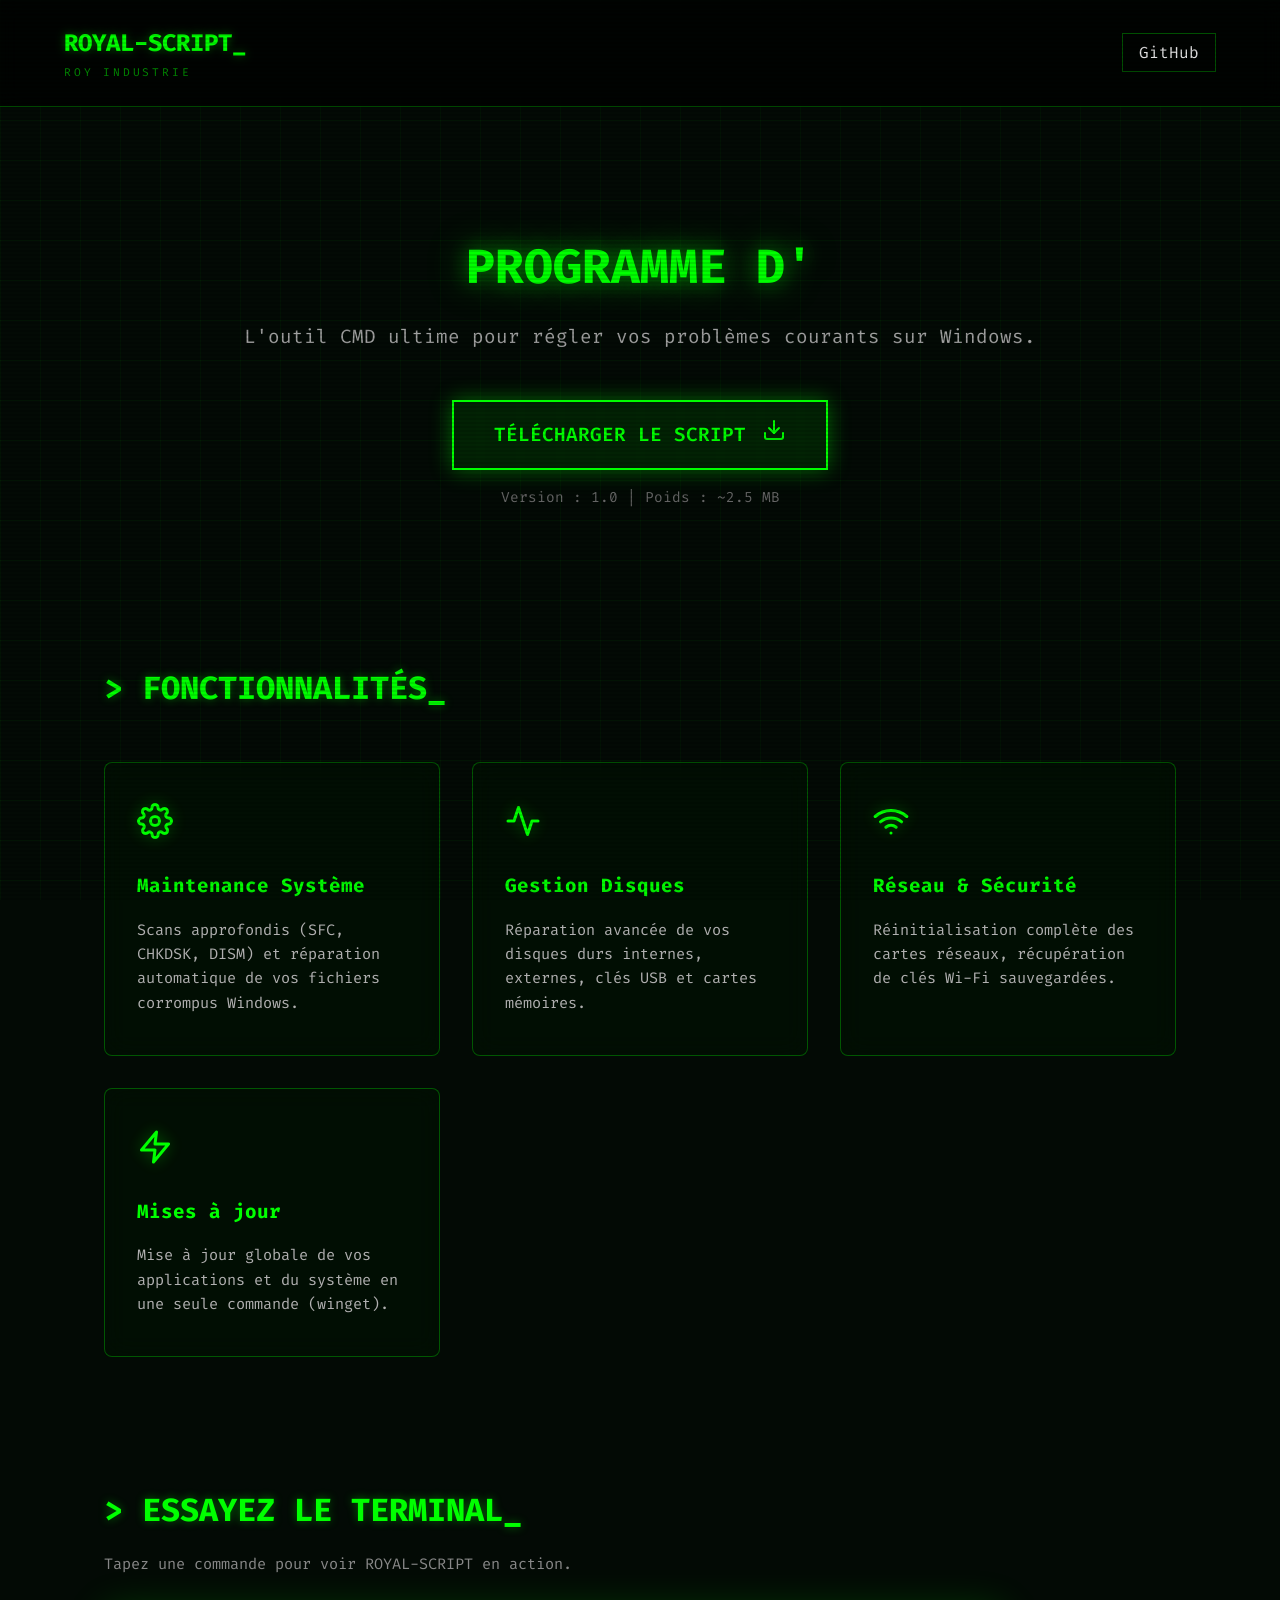
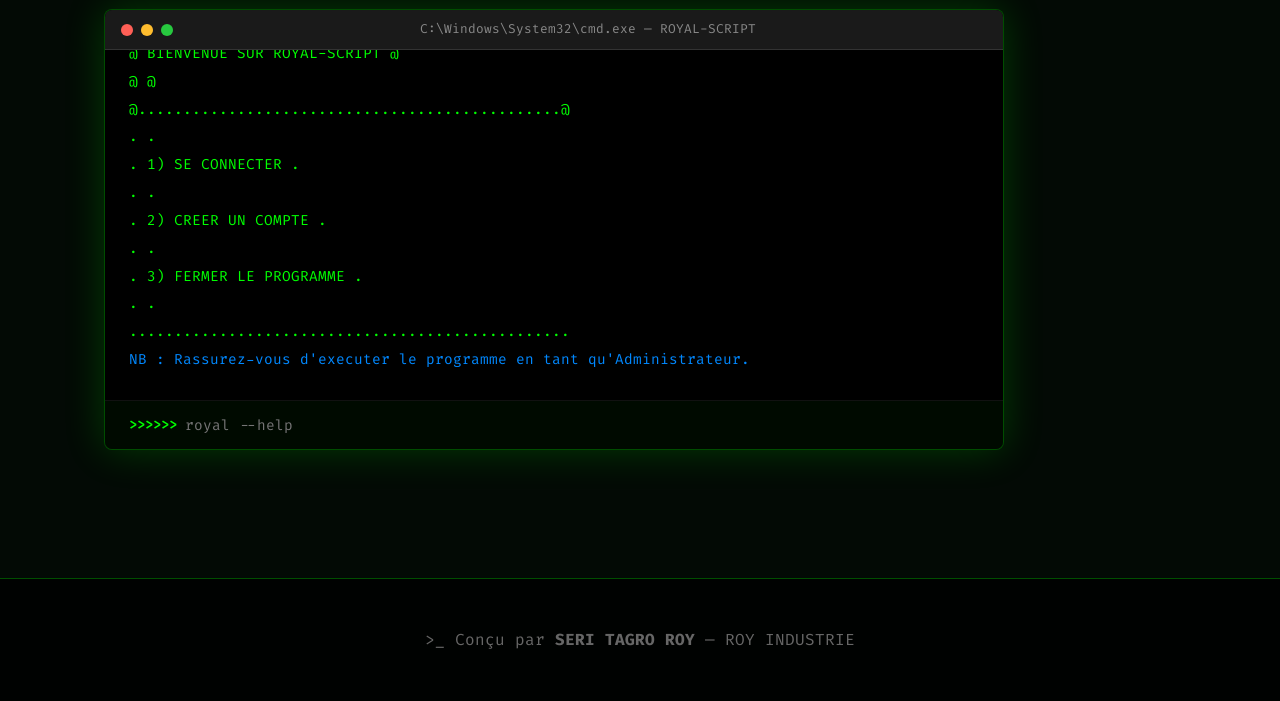
==== index.html @ d199b174 "Déplacement des fichiers du site à la racine pour Vercel" ====
<!DOCTYPE html>
<html lang="fr">
<head>
    <meta charset="UTF-8">
    <meta name="viewport" content="width=device-width, initial-scale=1.0">
    <meta name="description" content="ROYAL-SCRIPT - L'outil ultime de maintenance et d'automatisation pour Windows.">
    <title>ROYAL-SCRIPT | by SERI TAGRO ROY</title>
    <link rel="stylesheet" href="style.css">
    <link rel="preconnect" href="https://fonts.googleapis.com">
    <link rel="preconnect" href="https://fonts.gstatic.com" crossorigin>
    <link href="https://fonts.googleapis.com/css2?family=Fira+Code:wght@400;600;700&display=swap" rel="stylesheet">
</head>
<body>
    <!-- Matrix Rain Canvas -->
    <canvas id="matrix-canvas"></canvas>

    <div class="animated-bg"></div>
    <div class="scanlines"></div>

    <header>
        <div class="logo-group">
            <div class="logo glitch-element" data-text="ROYAL-SCRIPT">ROYAL-SCRIPT<span>_</span></div>
            <div class="logo-tagline">ROY INDUSTRIE</div>
        </div>
        <nav>
            <!-- Ancien lien : https://github.com/seritagroroy-oss/Script-Windows -->
            <a href="https://github.com/seritagroroy-oss/Royal-Script-Windows" target="_blank" class="github-link sound-hover">GitHub</a>
        </nav>
    </header>

    <main>
        <!-- Hero Section -->
        <section class="hero">
            <h1 id="typewriter-text"></h1>
            <p class="subtitle">L'outil CMD ultime pour régler vos problèmes courants sur Windows.</p>
            <div class="cta-container">
                <!-- Ancien lien ZIP : https://github.com/seritagroroy-oss/Script-Windows/raw/main/ROYAL-SCRIPT.zip -->
                <!-- Ancien lien repo : https://github.com/seritagroroy-oss/Royal-Script-Windows/raw/main/ROYAL-SCRIPT.zip -->
                <a href="https://github.com/seritagroroy-oss/Script-Windows/raw/main/Royal-Script.exe" id="download-btn" class="btn-download sound-click">
                    <span class="btn-text">TÉLÉCHARGER LE SCRIPT</span>
                    <span class="btn-icon">
                        <svg xmlns="http://www.w3.org/2000/svg" width="24" height="24" viewBox="0 0 24 24" fill="none" stroke="currentColor" stroke-width="2" stroke-linecap="round" stroke-linejoin="round"><path d="M21 15v4a2 2 0 0 1-2 2H5a2 2 0 0 1-2-2v-4"></path><polyline points="7 10 12 15 17 10"></polyline><line x1="12" y1="15" x2="12" y2="3"></line></svg>
                    </span>
                </a>
                <p class="version">Version : 1.0 | Poids : ~2.5 MB</p>
            </div>
        </section>

        <!-- Features Section -->
        <section class="features">
            <h2 class="glitch-element" data-text="> FONCTIONNALITÉS_">> FONCTIONNALITÉS_</h2>
            <div class="grid">
                <div class="card tilt-element sound-hover">
                    <div class="card-content">
                        <div class="card-icon">
                            <svg xmlns="http://www.w3.org/2000/svg" width="36" height="36" viewBox="0 0 24 24" fill="none" stroke="currentColor" stroke-width="2" stroke-linecap="round" stroke-linejoin="round"><circle cx="12" cy="12" r="3"></circle><path d="M19.4 15a1.65 1.65 0 0 0 .33 1.82l.06.06a2 2 0 0 1 0 2.83 2 2 0 0 1-2.83 0l-.06-.06a1.65 1.65 0 0 0-1.82-.33 1.65 1.65 0 0 0-1 1.51V21a2 2 0 0 1-2 2 2 2 0 0 1-2-2v-.09A1.65 1.65 0 0 0 9 19.4a1.65 1.65 0 0 0-1.82.33l-.06.06a2 2 0 0 1-2.83 0 2 2 0 0 1 0-2.83l.06-.06a1.65 1.65 0 0 0 .33-1.82 1.65 1.65 0 0 0-1.51-1H3a2 2 0 0 1-2-2 2 2 0 0 1 2-2h.09A1.65 1.65 0 0 0 4.6 9a1.65 1.65 0 0 0-.33-1.82l-.06-.06a2 2 0 0 1 0-2.83 2 2 0 0 1 2.83 0l.06.06a1.65 1.65 0 0 0 1.82.33H9a1.65 1.65 0 0 0 1-1.51V3a2 2 0 0 1 2-2 2 2 0 0 1 2 2v.09a1.65 1.65 0 0 0 1 1.51 1.65 1.65 0 0 0 1.82-.33l.06-.06a2 2 0 0 1 2.83 0 2 2 0 0 1 0 2.83l-.06.06a1.65 1.65 0 0 0-.33 1.82V9a1.65 1.65 0 0 0 1.51 1H21a2 2 0 0 1 2 2 2 2 0 0 1-2 2h-.09a1.65 1.65 0 0 0-1.51 1z"></path></svg>
                        </div>
                        <h3>Maintenance Système</h3>
                        <p>Scans approfondis (SFC, CHKDSK, DISM) et réparation automatique de vos fichiers corrompus Windows.</p>
                    </div>
                </div>
                <div class="card tilt-element sound-hover">
                    <div class="card-content">
                        <div class="card-icon">
                            <svg xmlns="http://www.w3.org/2000/svg" width="36" height="36" viewBox="0 0 24 24" fill="none" stroke="currentColor" stroke-width="2" stroke-linecap="round" stroke-linejoin="round"><path d="M22 12h-4l-3 9L9 3l-3 9H2"></path></svg>
                        </div>
                        <h3>Gestion Disques</h3>
                        <p>Réparation avancée de vos disques durs internes, externes, clés USB et cartes mémoires.</p>
                    </div>
                </div>
                <div class="card tilt-element sound-hover">
                    <div class="card-content">
                        <div class="card-icon">
                            <svg xmlns="http://www.w3.org/2000/svg" width="36" height="36" viewBox="0 0 24 24" fill="none" stroke="currentColor" stroke-width="2" stroke-linecap="round" stroke-linejoin="round"><path d="M5 12.55a11 11 0 0 1 14.08 0"></path><path d="M1.42 9a16 16 0 0 1 21.16 0"></path><path d="M8.53 16.11a6 6 0 0 1 6.95 0"></path><line x1="12" y1="20" x2="12.01" y2="20"></line></svg>
                        </div>
                        <h3>Réseau & Sécurité</h3>
                        <p>Réinitialisation complète des cartes réseaux, récupération de clés Wi-Fi sauvegardées.</p>
                    </div>
                </div>
                <div class="card tilt-element sound-hover">
                    <div class="card-content">
                        <div class="card-icon">
                            <svg xmlns="http://www.w3.org/2000/svg" width="36" height="36" viewBox="0 0 24 24" fill="none" stroke="currentColor" stroke-width="2" stroke-linecap="round" stroke-linejoin="round"><polygon points="13 2 3 14 12 14 11 22 21 10 12 10 13 2"></polygon></svg>
                        </div>
                        <h3>Mises à jour</h3>
                        <p>Mise à jour globale de vos applications et du système en une seule commande (winget).</p>
                    </div>
                </div>
            </div>
        </section>

        <!-- Interactive Terminal Section -->
        <section class="terminal-section">
            <h2 class="glitch-element" data-text="> ESSAYEZ LE TERMINAL_">> ESSAYEZ LE TERMINAL_</h2>
            <p class="terminal-desc">Tapez une commande pour voir ROYAL-SCRIPT en action.</p>
            <div class="terminal-window">
                <div class="terminal-bar">
                    <span class="dot red"></span>
                    <span class="dot yellow"></span>
                    <span class="dot green"></span>
                    <span class="terminal-title">C:\Windows\System32\cmd.exe — ROYAL-SCRIPT</span>
                </div>
                <div id="terminal-output">
                    <p><span class="prompt">C:\Users\PC></span> <span class="cmd-hint">Tapez une commande ci-dessous...</span></p>
                </div>
                <div class="terminal-input-row">
                    <span class="prompt">C:\Users\PC></span>
                    <input type="text" id="terminal-input" autocomplete="off" spellcheck="false" placeholder="royal --help">
                </div>
            </div>
        </section>
    </main>

    <footer>
        <p>>_ Conçu par <strong>SERI TAGRO ROY</strong> — ROY INDUSTRIE</p>
    </footer>

    <script src="main.js"></script>
</body>
</html>
---- style.css ----
:root {
    --bg-color: #030a05;
    --text-color: #e0e0e0;
    --primary-color: #0f0;
    --primary-glow: rgba(0, 255, 0, 0.4);
    --secondary-color: #111;
    --card-bg: rgba(0, 20, 0, 0.4);
    --card-border: rgba(0, 255, 0, 0.3);
    --font-mono: 'Fira Code', monospace;
}

* { margin: 0; padding: 0; box-sizing: border-box; }

body {
    background-color: var(--bg-color);
    color: var(--text-color);
    font-family: var(--font-mono);
    line-height: 1.6;
    overflow-x: hidden;
    position: relative;
}

/* Matrix Canvas */
#matrix-canvas {
    position: fixed;
    top: 0;
    left: 0;
    width: 100%;
    height: 100%;
    z-index: 0;
    opacity: 0.18;
}

/* Animated Cyber Grid Background */
.animated-bg {
    position: fixed;
    top: 0; left: 0;
    width: 100vw; height: 100vh;
    background-image:
        linear-gradient(rgba(0, 255, 0, 0.04) 1px, transparent 1px),
        linear-gradient(90deg, rgba(0, 255, 0, 0.04) 1px, transparent 1px);
    background-size: 40px 40px;
    z-index: 1;
    animation: gridMove 25s linear infinite;
    pointer-events: none;
}

@keyframes gridMove {
    0% { transform: translateY(0); }
    100% { transform: translateY(40px); }
}

/* CRT Scanlines */
.scanlines {
    position: fixed;
    top: 0; left: 0;
    width: 100vw; height: 100vh;
    background: repeating-linear-gradient(
        to bottom,
        transparent,
        transparent 2px,
        rgba(0,0,0,0.15) 2px,
        rgba(0,0,0,0.15) 4px
    );
    z-index: 9999;
    pointer-events: none;
    opacity: 0.7;
}

/* ============================
   GLITCH EFFECT
============================= */
.glitch-element {
    position: relative;
}

.glitch-element::before,
.glitch-element::after {
    content: attr(data-text);
    position: absolute;
    top: 0; left: 0;
    width: 100%;
    opacity: 0;
}

.glitch-element::before {
    color: #0ff;
    animation: glitchTop 4s infinite;
    clip-path: polygon(0 0, 100% 0, 100% 35%, 0 35%);
}

.glitch-element::after {
    color: #f0f;
    animation: glitchBottom 4s infinite;
    clip-path: polygon(0 65%, 100% 65%, 100% 100%, 0 100%);
}

@keyframes glitchTop {
    0%, 90%, 100% { opacity: 0; transform: translate(0); }
    91% { opacity: 1; transform: translate(-3px, -2px); }
    93% { opacity: 0; transform: translate(3px, 2px); }
    95% { opacity: 1; transform: translate(-2px, 0); }
    97% { opacity: 0; }
}

@keyframes glitchBottom {
    0%, 92%, 100% { opacity: 0; transform: translate(0); }
    93% { opacity: 1; transform: translate(3px, 2px); }
    95% { opacity: 0; transform: translate(-3px, -1px); }
    97% { opacity: 1; transform: translate(2px, 0); }
    99% { opacity: 0; }
}

/* ============================
   HEADER
============================= */
header {
    display: flex;
    justify-content: space-between;
    align-items: center;
    padding: 1.5rem 5%;
    border-bottom: 1px solid var(--card-border);
    background: rgba(0, 0, 0, 0.7);
    backdrop-filter: blur(10px);
    position: sticky;
    top: 0;
    z-index: 1000;
}

.logo-group {
    display: flex;
    flex-direction: column;
    gap: 0.1rem;
}

.logo {
    font-size: 1.5rem;
    font-weight: 700;
    color: var(--primary-color);
    text-shadow: 0 0 10px var(--primary-glow);
}

.logo-tagline {
    font-size: 0.7rem;
    color: rgba(0, 255, 0, 0.55);
    letter-spacing: 0.25em;
    font-weight: 400;
    text-transform: uppercase;
}

.logo span { animation: blink 1s step-end infinite; }

@keyframes blink { 50% { opacity: 0; } }

.github-link {
    color: var(--text-color);
    text-decoration: none;
    border: 1px solid var(--card-border);
    padding: 0.5rem 1rem;
    transition: all 0.3s ease;
}

.github-link:hover {
    color: var(--primary-color);
    border-color: var(--primary-color);
    box-shadow: 0 0 15px var(--primary-glow);
    background: rgba(0, 255, 0, 0.1);
}

/* ============================
   MAIN
============================= */
main {
    padding: 2rem 5%;
    max-width: 1200px;
    margin: 0 auto;
    position: relative;
    z-index: 10;
}

/* ============================
   HERO
============================= */
.hero {
    text-align: center;
    padding: 10vh 0;
}

h1 {
    font-size: 3rem;
    color: var(--primary-color);
    margin-bottom: 1rem;
    text-shadow: 0 0 20px var(--primary-glow), 0 0 40px var(--primary-glow);
    min-height: 4rem;
}

.subtitle {
    font-size: 1.2rem;
    color: #a0a0a0;
    margin-bottom: 3rem;
}

.cta-container {
    display: flex;
    flex-direction: column;
    align-items: center;
    gap: 1rem;
}

.btn-download {
    display: inline-flex;
    align-items: center;
    gap: 1rem;
    background: rgba(0, 255, 0, 0.1);
    color: var(--primary-color);
    text-decoration: none;
    padding: 1rem 2.5rem;
    font-size: 1.2rem;
    font-weight: 600;
    font-family: var(--font-mono);
    border: 2px solid var(--primary-color);
    position: relative;
    overflow: hidden;
    transition: all 0.3s ease;
    cursor: pointer;
    box-shadow: 0 0 20px var(--primary-glow);
    backdrop-filter: blur(5px);
}

.btn-download::before {
    content: '';
    position: absolute;
    top: 0; left: -100%;
    width: 100%; height: 100%;
    background: var(--primary-color);
    transition: all 0.4s ease;
    z-index: -1;
}

.btn-download:hover::before { left: 0; }

.btn-download:hover {
    color: #000;
    box-shadow: 0 0 50px var(--primary-glow);
}

.btn-download:hover .btn-icon svg { transform: translateY(4px); }

.btn-icon svg { transition: transform 0.3s ease; }

.version { font-size: 0.9rem; color: #666; }

/* ============================
   FEATURES
============================= */
.features { padding: 4rem 0; }

.features h2 {
    color: var(--primary-color);
    margin-bottom: 3rem;
    font-size: 2rem;
    text-shadow: 0 0 10px var(--primary-glow);
}

.grid {
    display: grid;
    grid-template-columns: repeat(auto-fit, minmax(260px, 1fr));
    gap: 2rem;
    perspective: 1500px;
}

.card {
    background: var(--card-bg);
    border: 1px solid var(--card-border);
    border-radius: 8px;
    backdrop-filter: blur(12px);
    -webkit-backdrop-filter: blur(12px);
    transition: box-shadow 0.3s ease, border-color 0.3s ease, opacity 0.5s ease;
    opacity: 0;
    transform-style: preserve-3d;
    transform: translateY(20px) opacity(0);
    cursor: pointer;
    position: relative;
    overflow: hidden;
}

.card::after {
    content: '';
    position: absolute;
    inset: 0;
    background: radial-gradient(circle at var(--mouse-x, 50%) var(--mouse-y, 50%), rgba(0, 255, 0, 0.08), transparent 60%);
    pointer-events: none;
    opacity: 0;
    transition: opacity 0.3s;
}

.card:hover::after { opacity: 1; }

.card-content {
    padding: 2.5rem 2rem;
}

.card.visible {
    opacity: 1;
    transform: translateY(0);
}

.card:hover {
    box-shadow: 0 10px 40px rgba(0, 255, 0, 0.25);
    border-color: var(--primary-color);
    background: rgba(0, 40, 0, 0.6);
}

.card-icon {
    margin-bottom: 1.5rem;
    color: var(--primary-color);
    filter: drop-shadow(0 0 8px var(--primary-glow));
}

.card h3 {
    color: var(--primary-color);
    margin-bottom: 1rem;
    font-size: 1.2rem;
}

.card p { color: #b0b0b0; font-size: 0.95rem; }

/* ============================
   TERMINAL SECTION
============================= */
.terminal-section {
    padding: 4rem 0 6rem;
}

.terminal-section h2 {
    color: var(--primary-color);
    margin-bottom: 1rem;
    font-size: 2rem;
    text-shadow: 0 0 10px var(--primary-glow);
}

.terminal-desc {
    color: #888;
    margin-bottom: 2rem;
    font-size: 0.95rem;
}

.terminal-window {
    background: #000;
    border: 1px solid var(--card-border);
    border-radius: 8px;
    overflow: hidden;
    box-shadow: 0 0 40px rgba(0, 255, 0, 0.2);
    max-width: 900px;
    font-size: 0.88rem;
}

.terminal-bar {
    background: #1a1a1a;
    padding: 0.6rem 1rem;
    display: flex;
    align-items: center;
    gap: 0.5rem;
    border-bottom: 1px solid #333;
}

.dot {
    width: 12px;
    height: 12px;
    border-radius: 50%;
}

.dot.red { background: #ff5f56; }
.dot.yellow { background: #ffbd2e; }
.dot.green { background: #27c93f; }

.terminal-title {
    margin-left: 0.5rem;
    font-size: 0.8rem;
    color: #888;
    flex: 1;
    text-align: center;
}

#terminal-output {
    padding: 1.5rem;
    min-height: 200px;
    max-height: 350px;
    overflow-y: auto;
    font-size: 0.9rem;
}

#terminal-output p { margin-bottom: 0.3rem; }

.prompt { color: var(--primary-color); margin-right: 0.5rem; font-weight: 600; }
.cmd-hint { color: #555; font-style: italic; }
.cmd-line { color: #ddd; }
.cmd-output { color: #0f0; }
.cmd-error { color: #f55; }
.cmd-info { color: #08f; }

.terminal-input-row {
    padding: 0.8rem 1.5rem;
    display: flex;
    align-items: center;
    border-top: 1px solid #111;
    background: rgba(0, 20, 0, 0.5);
}

#terminal-input {
    background: transparent;
    border: none;
    outline: none;
    color: #ddd;
    font-family: var(--font-mono);
    font-size: 0.9rem;
    flex: 1;
    caret-color: var(--primary-color);
}

/* ============================
   FOOTER
============================= */
footer {
    text-align: center;
    padding: 3rem;
    border-top: 1px solid var(--card-border);
    color: #666;
    background: rgba(0, 0, 0, 0.8);
    position: relative;
    z-index: 10;
}

/* ============================
   RESPONSIVE
============================= */
@media (max-width: 768px) {
    h1 { font-size: 2rem; min-height: 5rem; }
    .hero { padding: 5vh 0; }
    .card { transform: none !important; }
}
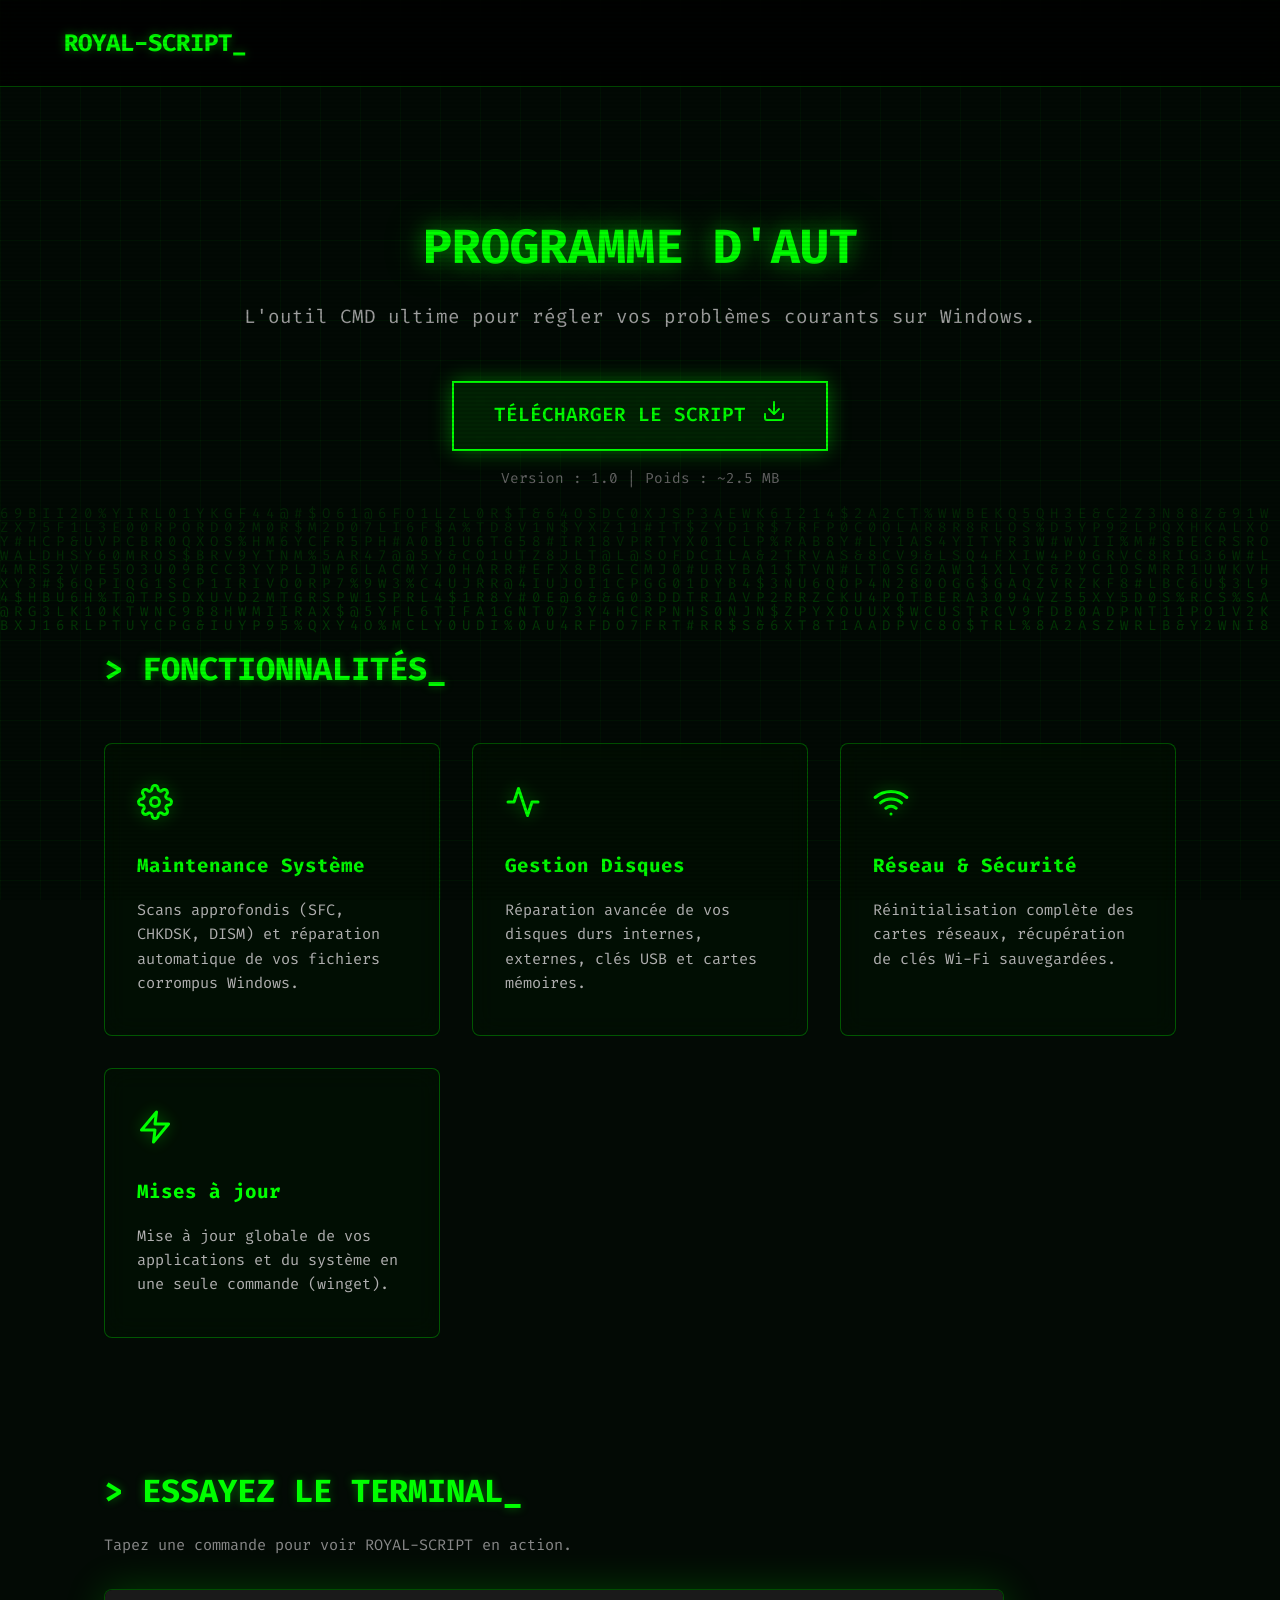
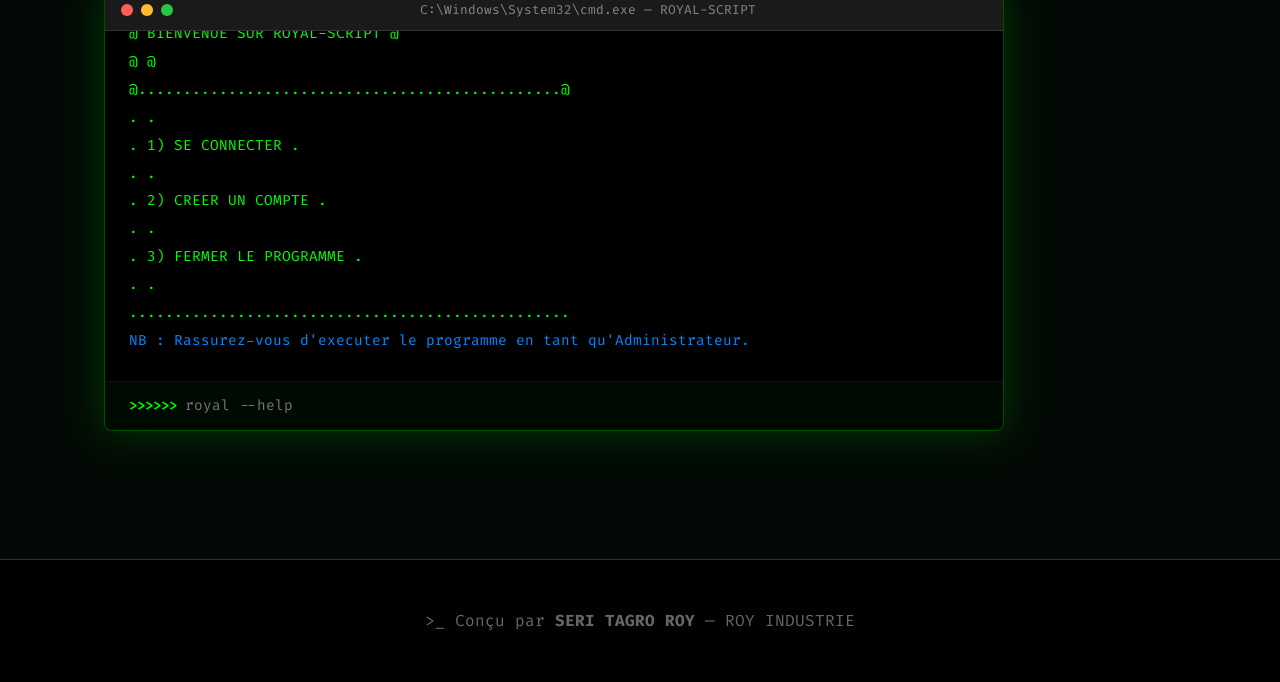
==== commit cd3cdeb9: "Suppression bouton GitHub et ajout animation typewriter pour l'auteur" ====
--- a/index.html
+++ b/index.html
@@ -19,13 +19,8 @@
 
     <header>
         <div class="logo-group">
-            <div class="logo glitch-element" data-text="ROYAL-SCRIPT">ROYAL-SCRIPT<span>_</span></div>
-            <div class="logo-tagline">ROY INDUSTRIE</div>
+            <div class="logo glitch-element" data-text="ROYAL-SCRIPT">ROYAL-SCRIPT<span>_</span> <span id="author-typewriter-text" class="author-tagline"></span></div>
         </div>
-        <nav>
-            <!-- Ancien lien : https://github.com/seritagroroy-oss/Script-Windows -->
-            <a href="https://github.com/seritagroroy-oss/Royal-Script-Windows" target="_blank" class="github-link sound-hover">GitHub</a>
-        </nav>
     </header>
 
     <main>
--- a/style.css
+++ b/style.css
@@ -140,12 +140,14 @@
     text-shadow: 0 0 10px var(--primary-glow);
 }
 
-.logo-tagline {
-    font-size: 0.7rem;
-    color: rgba(0, 255, 0, 0.55);
-    letter-spacing: 0.25em;
+.author-tagline {
+    font-size: 0.8rem;
+    color: rgba(0, 255, 0, 0.7);
     font-weight: 400;
-    text-transform: uppercase;
+    text-transform: none;
+    letter-spacing: 0;
+    margin-left: 10px;
+    vertical-align: middle;
 }
 
 .logo span { animation: blink 1s step-end infinite; }
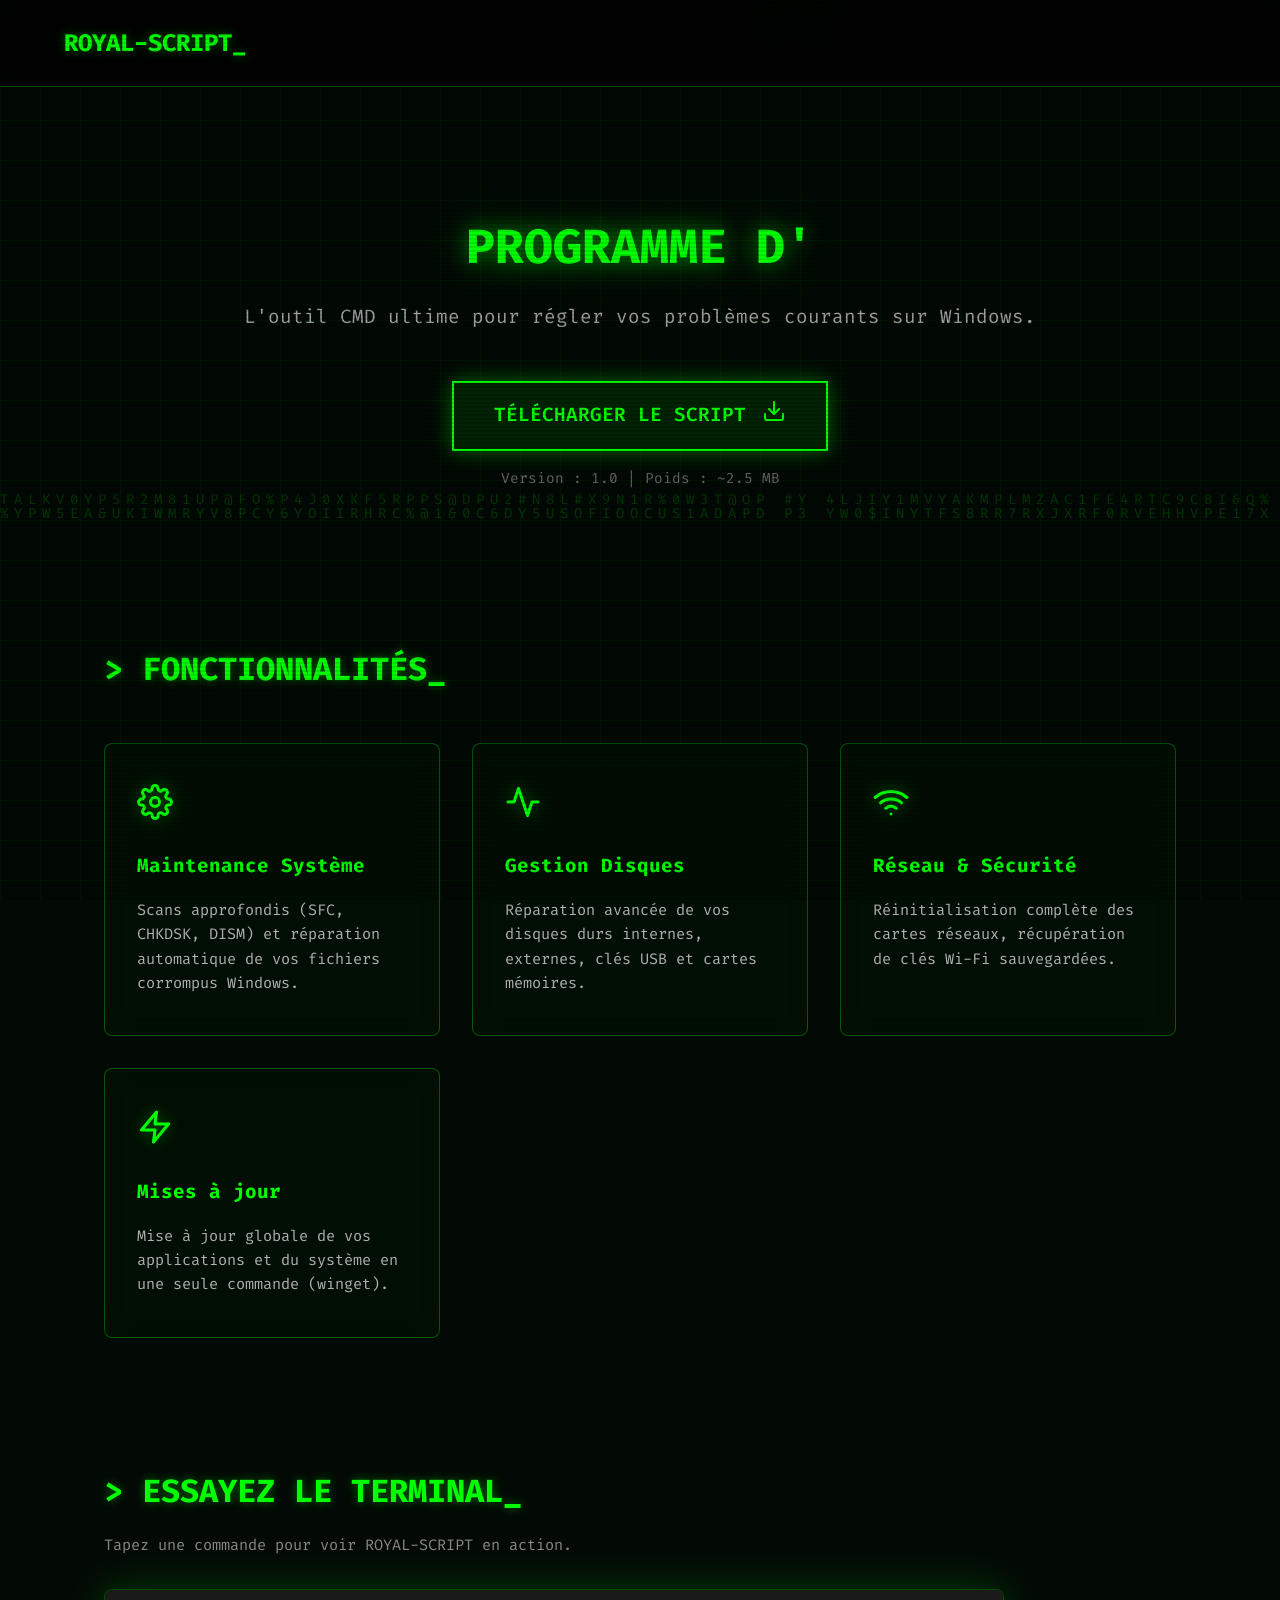
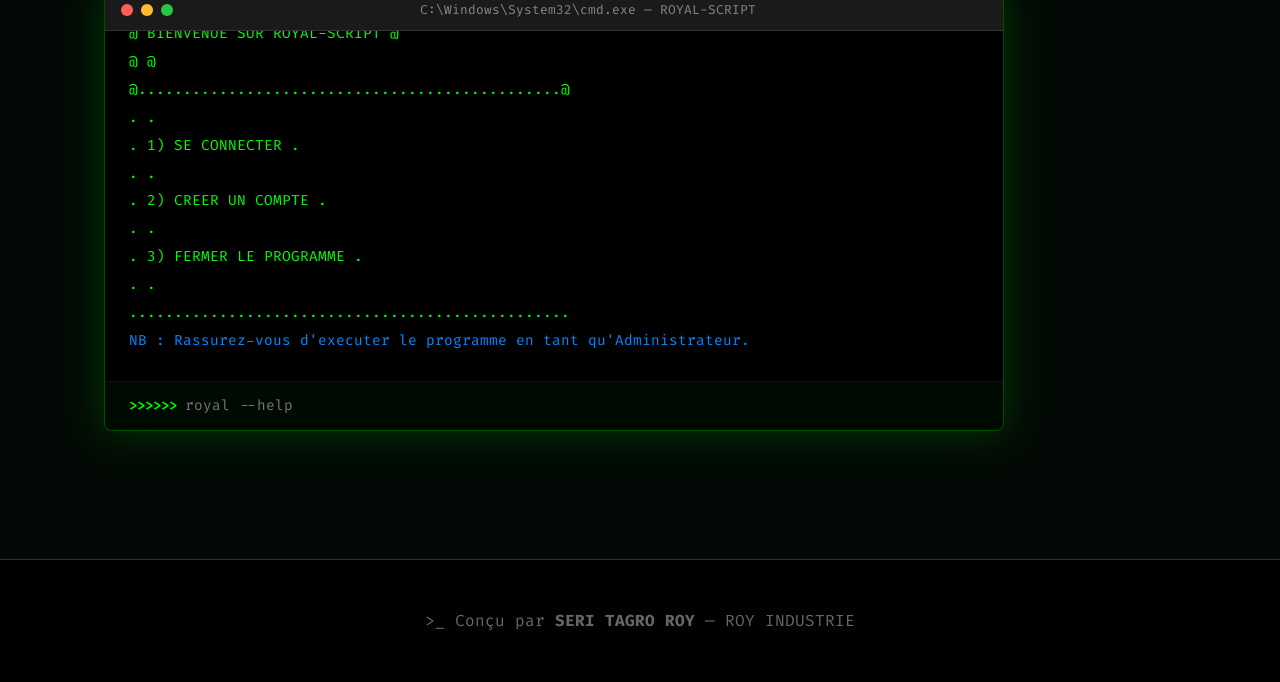
==== commit 557dc335: "Correction de l'animation typewriter (hors du div glitch) et ralentissement" ====
--- a/index.html
+++ b/index.html
@@ -19,7 +19,8 @@
 
     <header>
         <div class="logo-group">
-            <div class="logo glitch-element" data-text="ROYAL-SCRIPT">ROYAL-SCRIPT<span>_</span> <span id="author-typewriter-text" class="author-tagline"></span></div>
+            <div class="logo glitch-element" data-text="ROYAL-SCRIPT">ROYAL-SCRIPT<span>_</span></div>
+            <span id="author-typewriter-text" class="author-tagline"></span>
         </div>
     </header>
 
--- a/style.css
+++ b/style.css
@@ -129,8 +129,9 @@
 
 .logo-group {
     display: flex;
-    flex-direction: column;
-    gap: 0.1rem;
+    flex-direction: row;
+    align-items: baseline;
+    gap: 10px;
 }
 
 .logo {
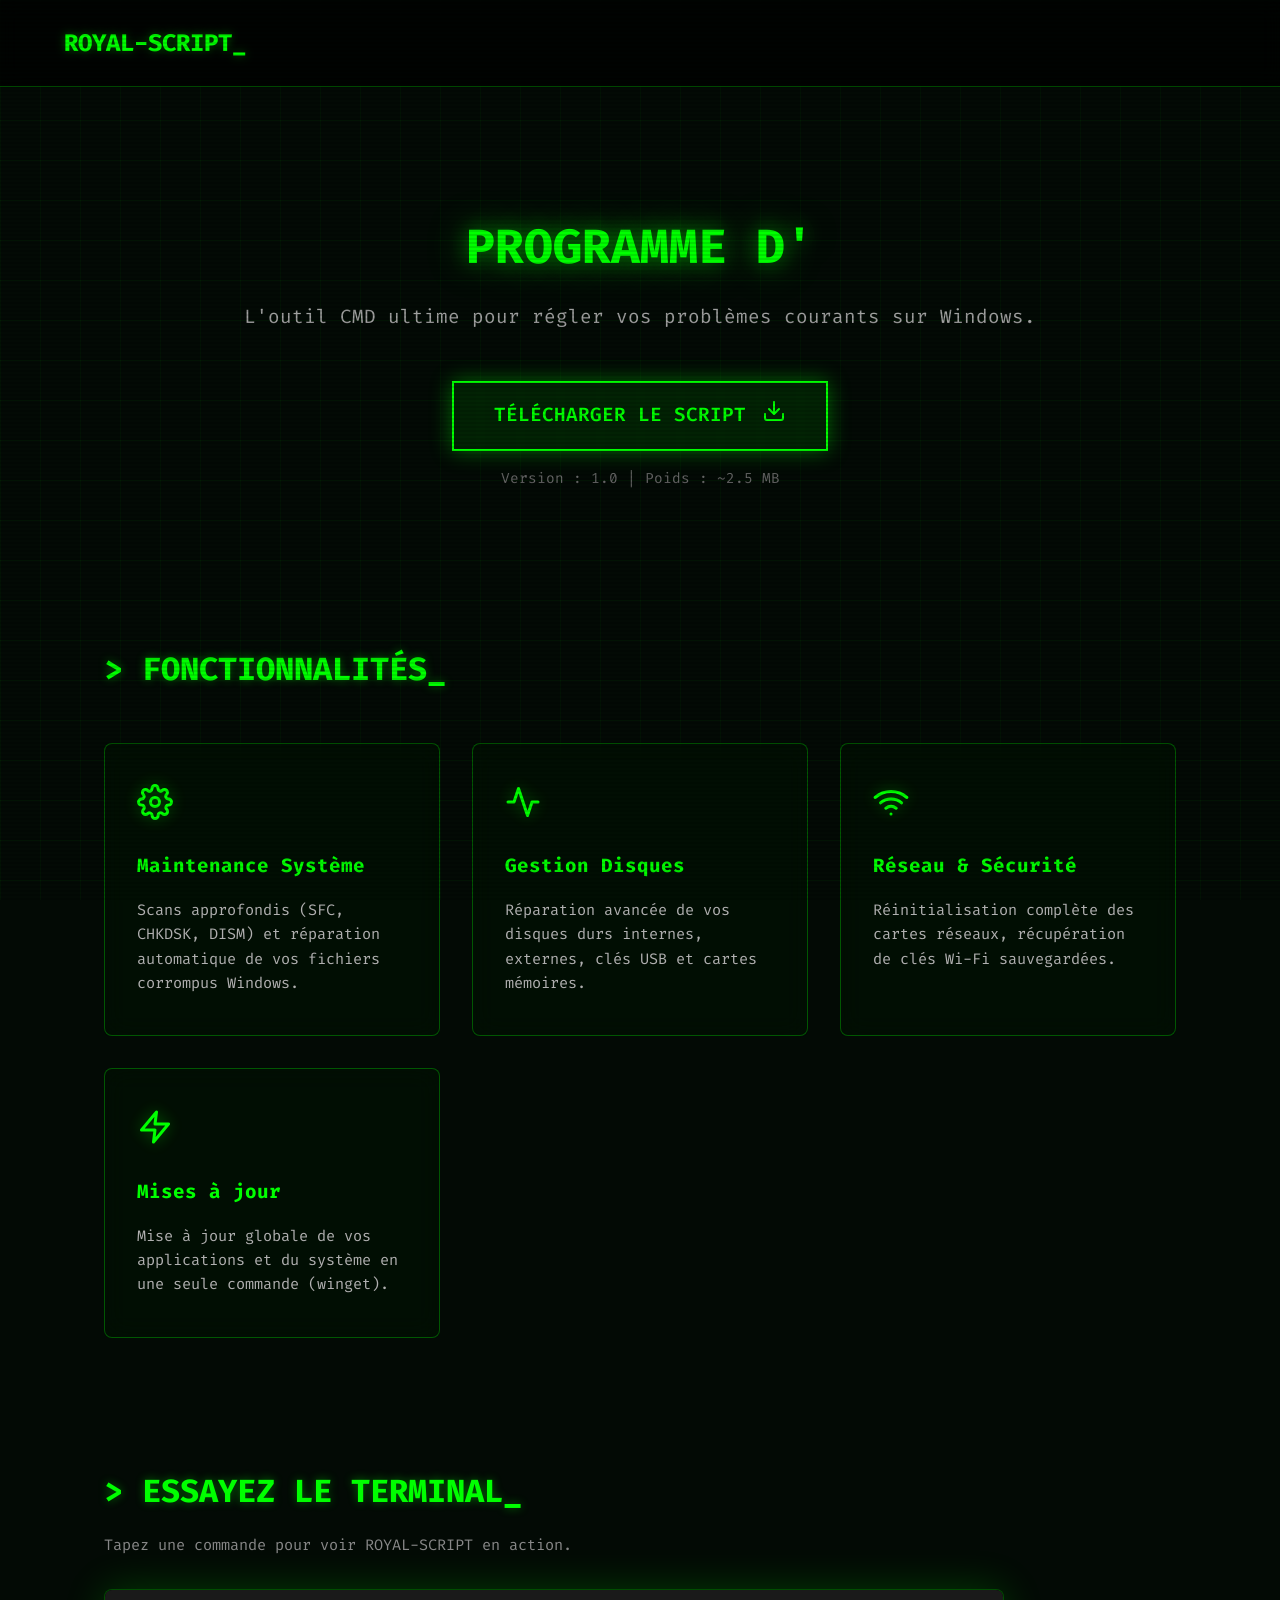
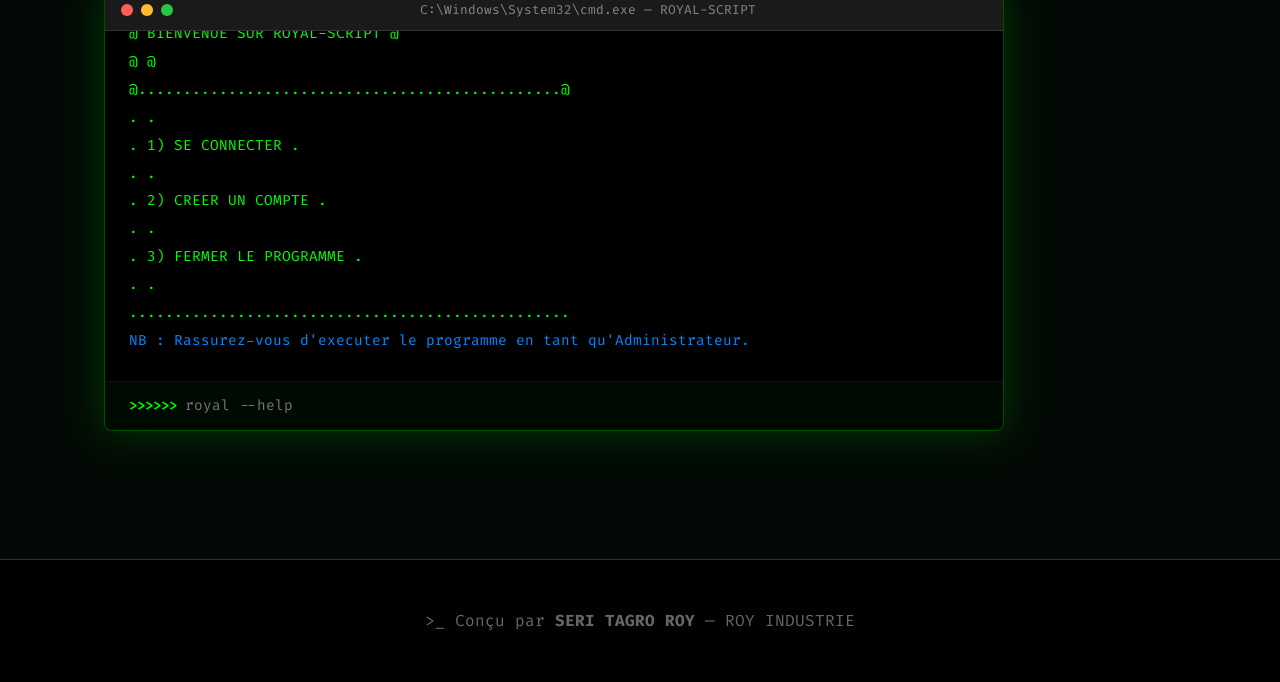
==== commit e06986ca: "Ajout des balises SEO avancées" ====
--- a/index.html
+++ b/index.html
@@ -3,7 +3,21 @@
 <head>
     <meta charset="UTF-8">
     <meta name="viewport" content="width=device-width, initial-scale=1.0">
-    <meta name="description" content="ROYAL-SCRIPT - L'outil ultime de maintenance et d'automatisation pour Windows.">
+    <meta name="description" content="ROYAL-SCRIPT - L'outil ultime de maintenance et d'automatisation pour Windows. Réparez vos disques, mettez à jour votre système et optimisez votre PC.">
+    <meta name="keywords" content="ROYAL-SCRIPT, script windows, cmd, automatisation, maintenance pc, SERI TAGRO ROY, réparation windows, cybersécurité, hacker script, batch">
+    <meta name="author" content="SERI TAGRO ROY, ROY INDUSTRIE">
+    
+    <!-- Open Graph (Pour Facebook, LinkedIn, Discord, etc.) -->
+    <meta property="og:title" content="ROYAL-SCRIPT | by SERI TAGRO ROY">
+    <meta property="og:description" content="L'outil CMD ultime pour régler vos problèmes courants sur Windows. Maintenance, réseau, et automatisation.">
+    <meta property="og:type" content="website">
+    <meta property="og:url" content="https://royal-script-windows.vercel.app/">
+    
+    <!-- Twitter Card -->
+    <meta name="twitter:card" content="summary_large_image">
+    <meta name="twitter:title" content="ROYAL-SCRIPT | by SERI TAGRO ROY">
+    <meta name="twitter:description" content="L'outil CMD ultime pour régler vos problèmes courants sur Windows.">
+    
     <title>ROYAL-SCRIPT | by SERI TAGRO ROY</title>
     <link rel="stylesheet" href="style.css">
     <link rel="preconnect" href="https://fonts.googleapis.com">
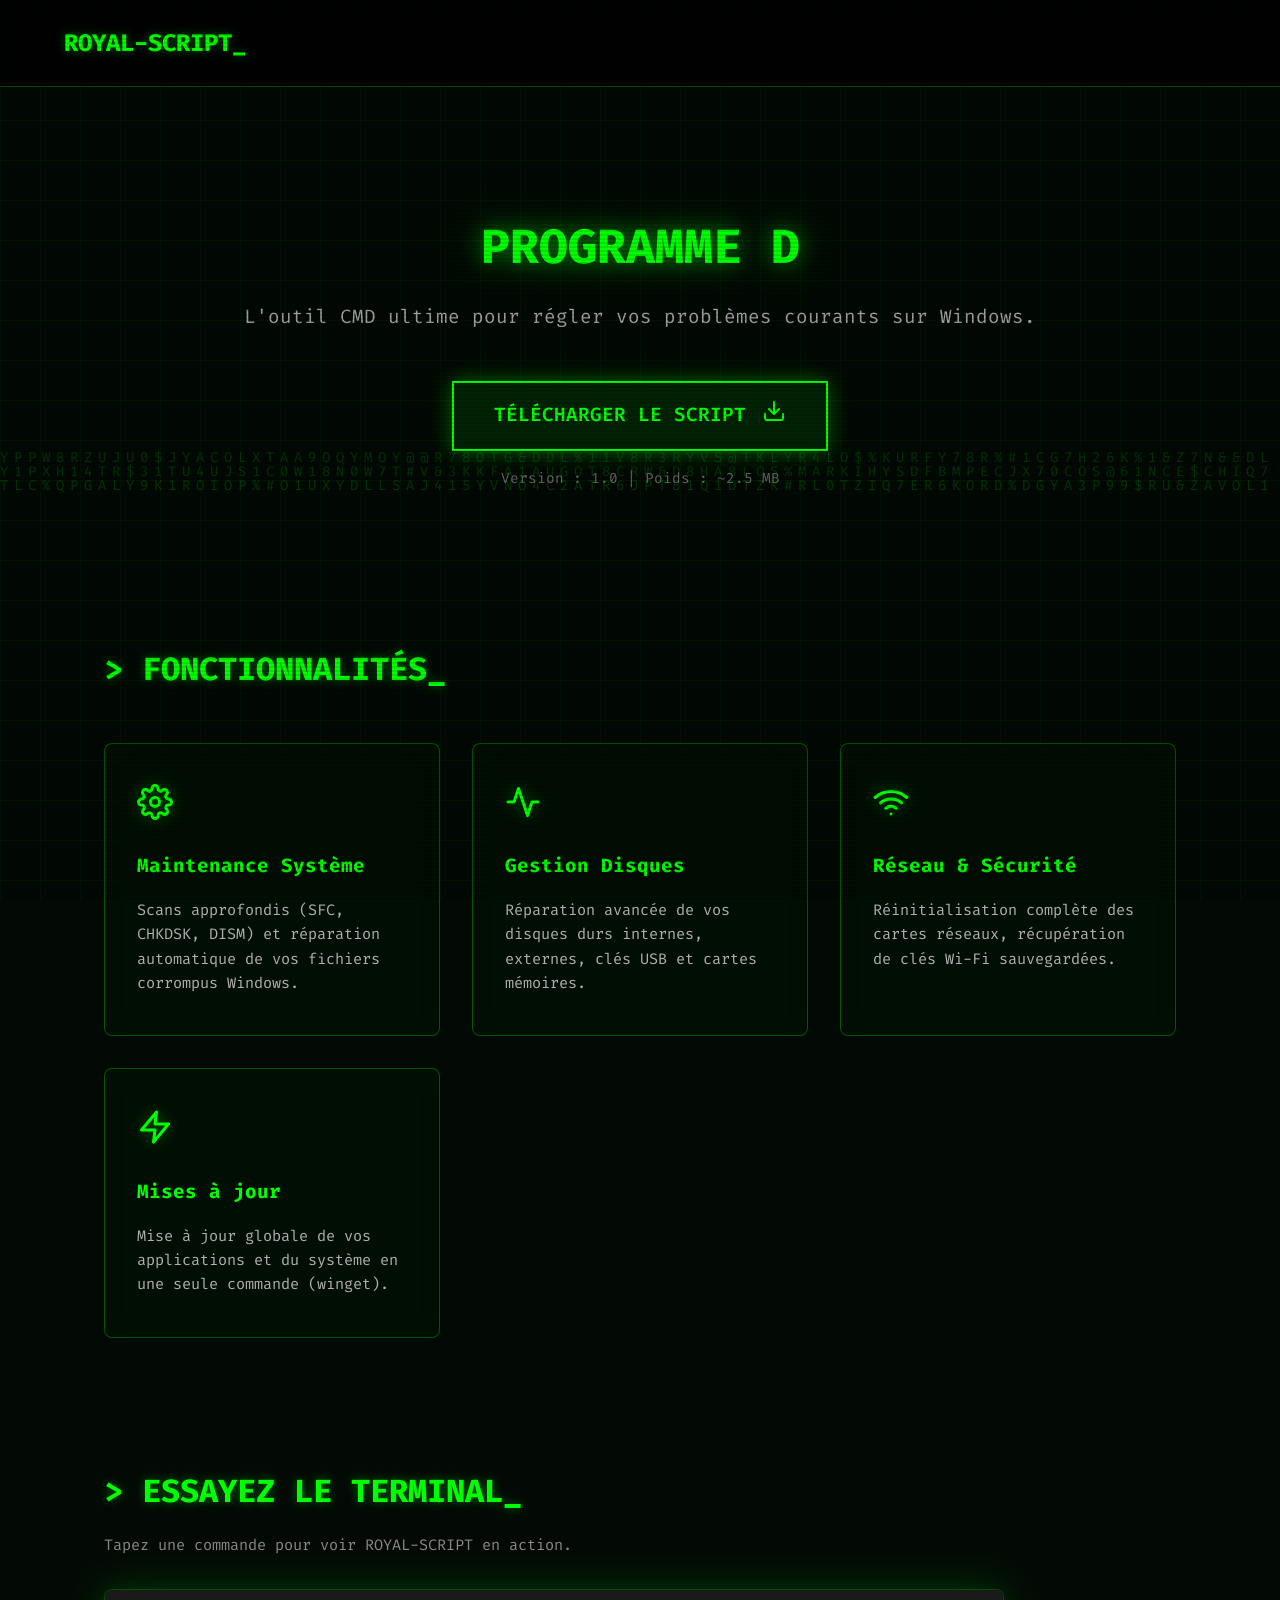
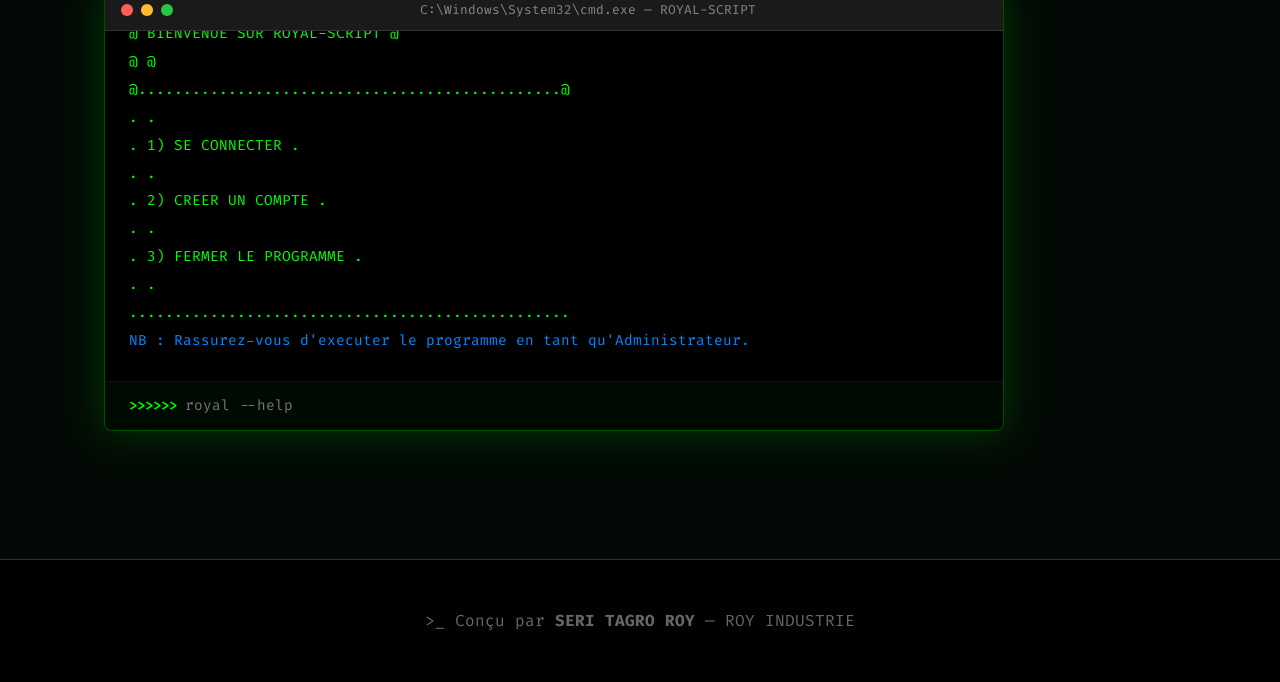
==== commit abcb18b4: "Ajout de la balise de validation Google Search Console" ====
--- a/index.html
+++ b/index.html
@@ -3,6 +3,7 @@
 <head>
     <meta charset="UTF-8">
     <meta name="viewport" content="width=device-width, initial-scale=1.0">
+    <meta name="google-site-verification" content="1qHj1eNOI82cDLLtAVMZNNaa6sPlAQ3xJZtIIyXcKfk" />
     <meta name="description" content="ROYAL-SCRIPT - L'outil ultime de maintenance et d'automatisation pour Windows. Réparez vos disques, mettez à jour votre système et optimisez votre PC.">
     <meta name="keywords" content="ROYAL-SCRIPT, script windows, cmd, automatisation, maintenance pc, SERI TAGRO ROY, réparation windows, cybersécurité, hacker script, batch">
     <meta name="author" content="SERI TAGRO ROY, ROY INDUSTRIE">
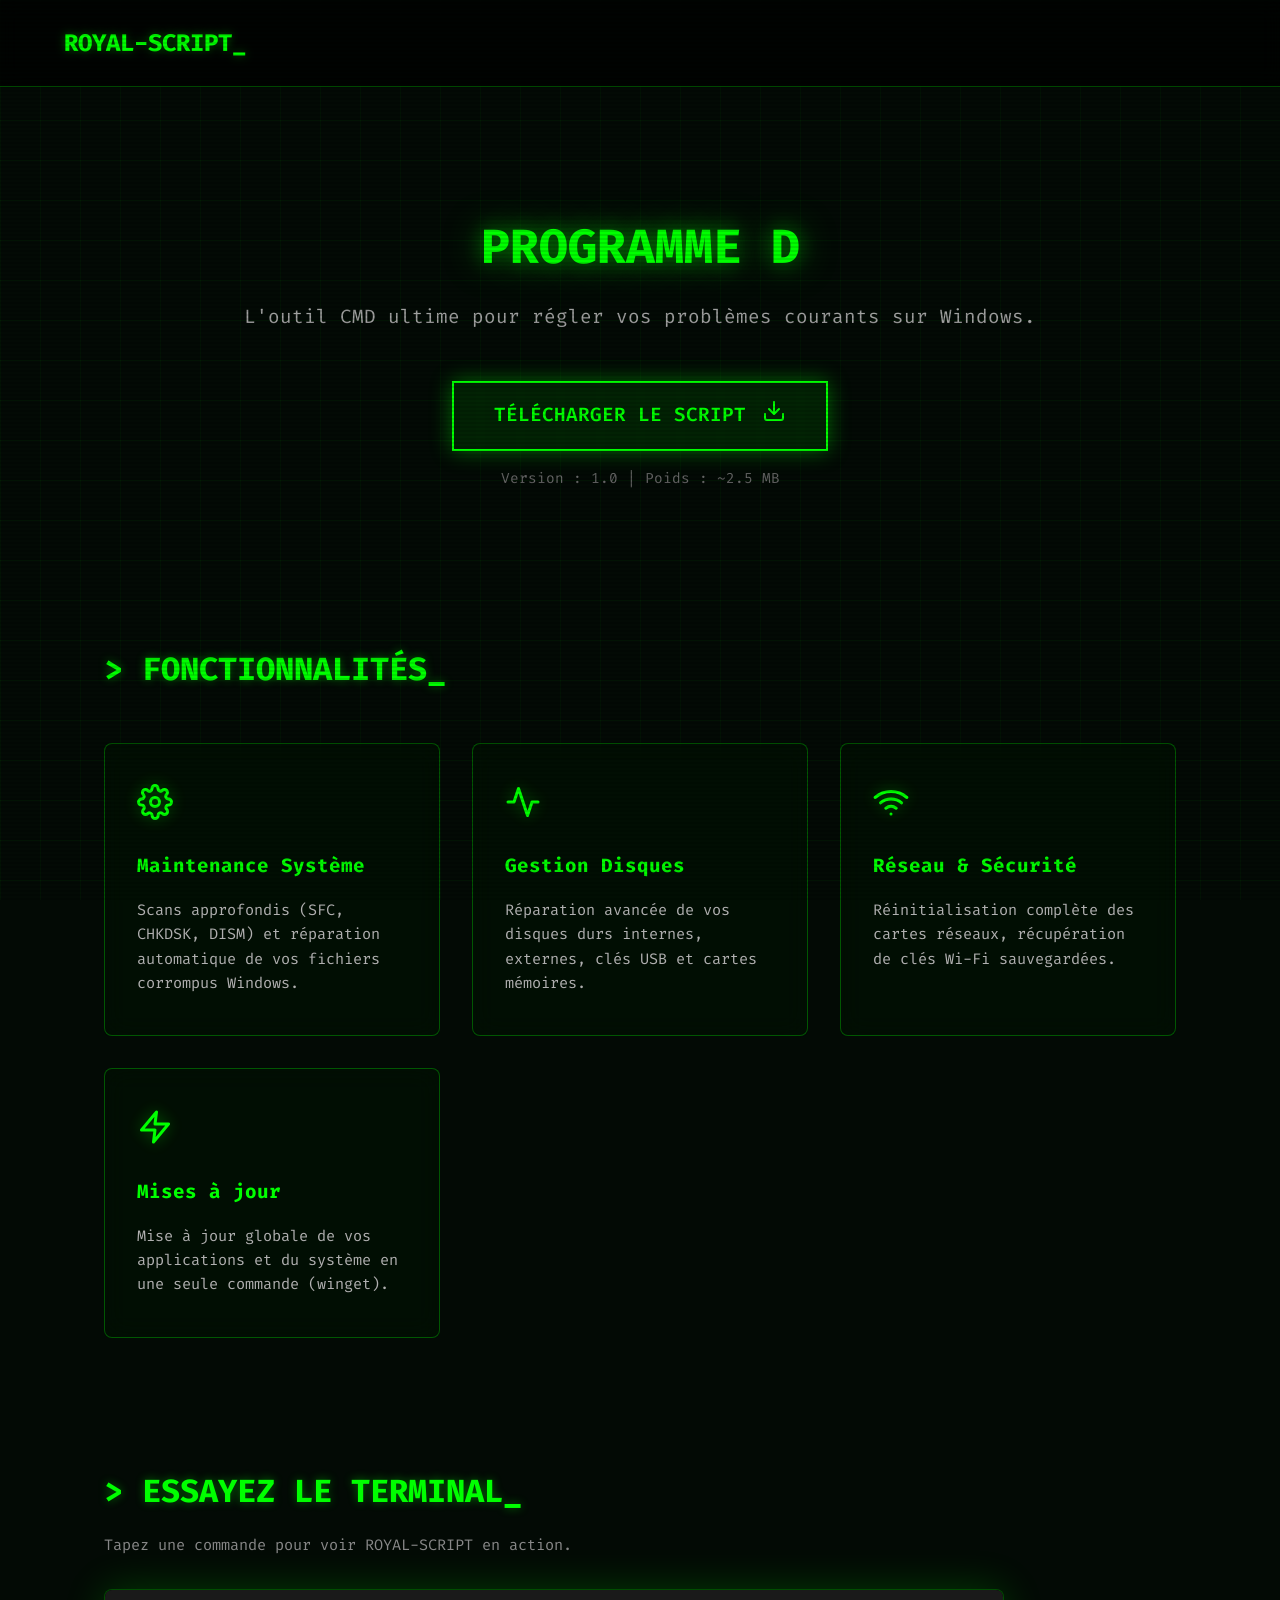
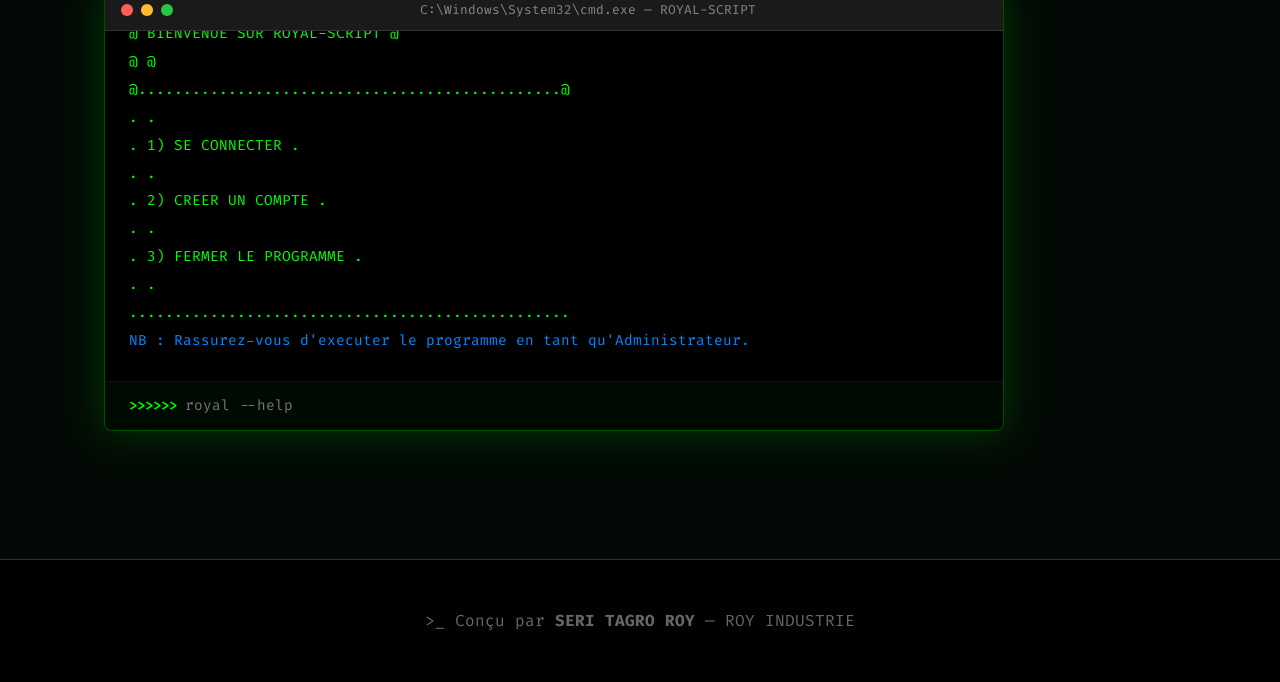
==== commit 0dfde6d8: "Ajout de l'icône de téléchargement comme Favicon du site" ====
--- a/index.html
+++ b/index.html
@@ -3,6 +3,7 @@
 <head>
     <meta charset="UTF-8">
     <meta name="viewport" content="width=device-width, initial-scale=1.0">
+    <link rel="icon" type="image/x-icon" href="favicon.ico">
     <meta name="google-site-verification" content="1qHj1eNOI82cDLLtAVMZNNaa6sPlAQ3xJZtIIyXcKfk" />
     <meta name="description" content="ROYAL-SCRIPT - L'outil ultime de maintenance et d'automatisation pour Windows. Réparez vos disques, mettez à jour votre système et optimisez votre PC.">
     <meta name="keywords" content="ROYAL-SCRIPT, script windows, cmd, automatisation, maintenance pc, SERI TAGRO ROY, réparation windows, cybersécurité, hacker script, batch">
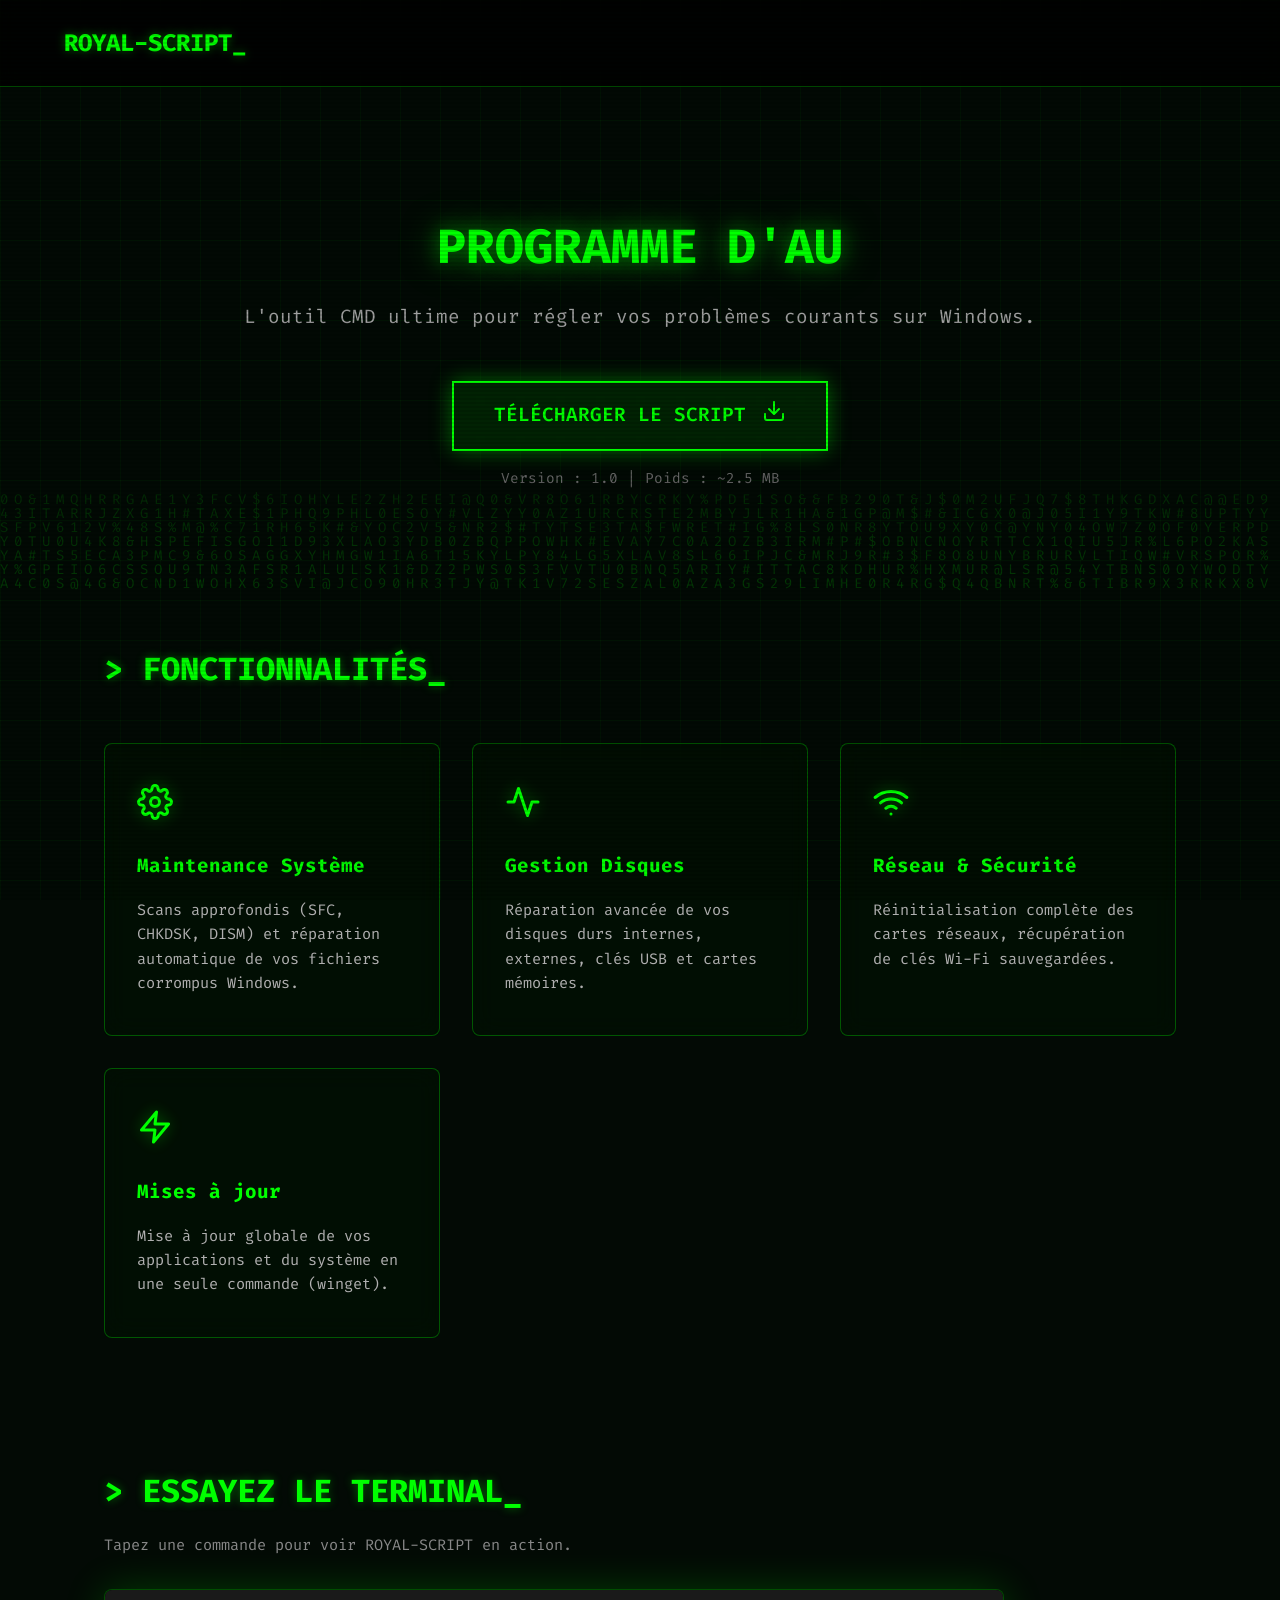
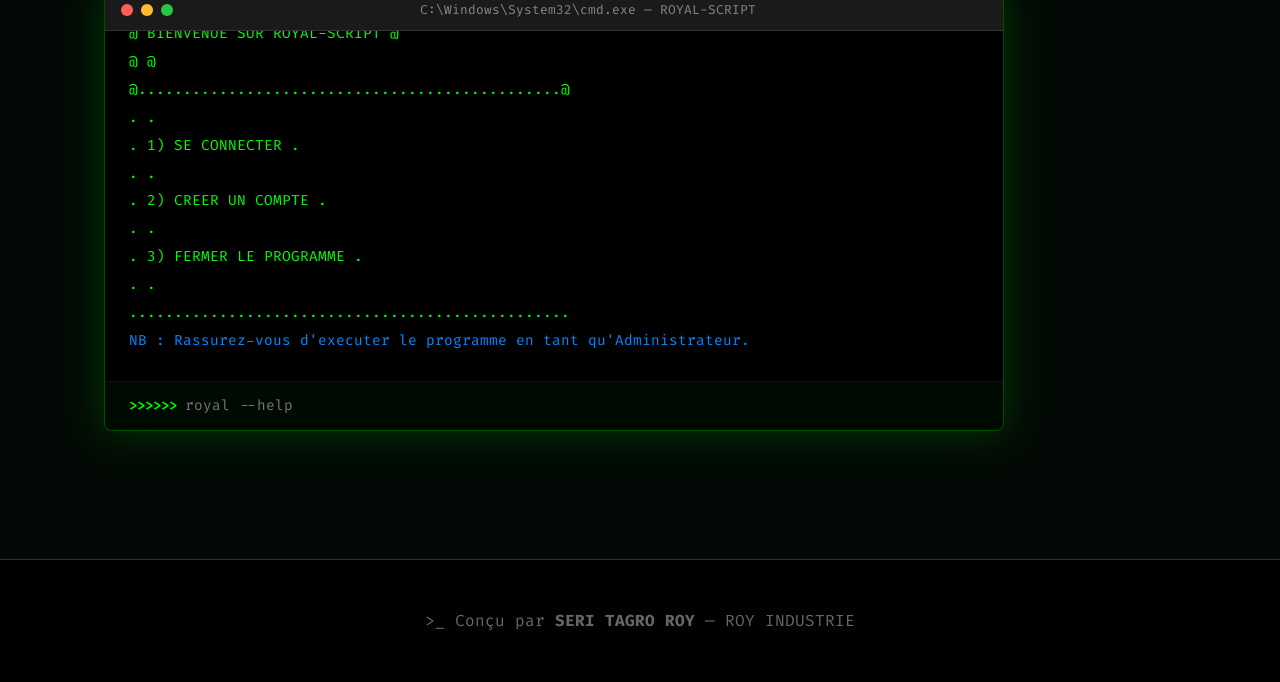
==== commit e5e232f0: "Forçage du rafraîchissement de l'icône Favicon (cache busting)" ====
--- a/index.html
+++ b/index.html
@@ -3,7 +3,7 @@
 <head>
     <meta charset="UTF-8">
     <meta name="viewport" content="width=device-width, initial-scale=1.0">
-    <link rel="icon" type="image/x-icon" href="favicon.ico">
+    <link rel="icon" type="image/x-icon" href="favicon.ico?v=2">
     <meta name="google-site-verification" content="1qHj1eNOI82cDLLtAVMZNNaa6sPlAQ3xJZtIIyXcKfk" />
     <meta name="description" content="ROYAL-SCRIPT - L'outil ultime de maintenance et d'automatisation pour Windows. Réparez vos disques, mettez à jour votre système et optimisez votre PC.">
     <meta name="keywords" content="ROYAL-SCRIPT, script windows, cmd, automatisation, maintenance pc, SERI TAGRO ROY, réparation windows, cybersécurité, hacker script, batch">
